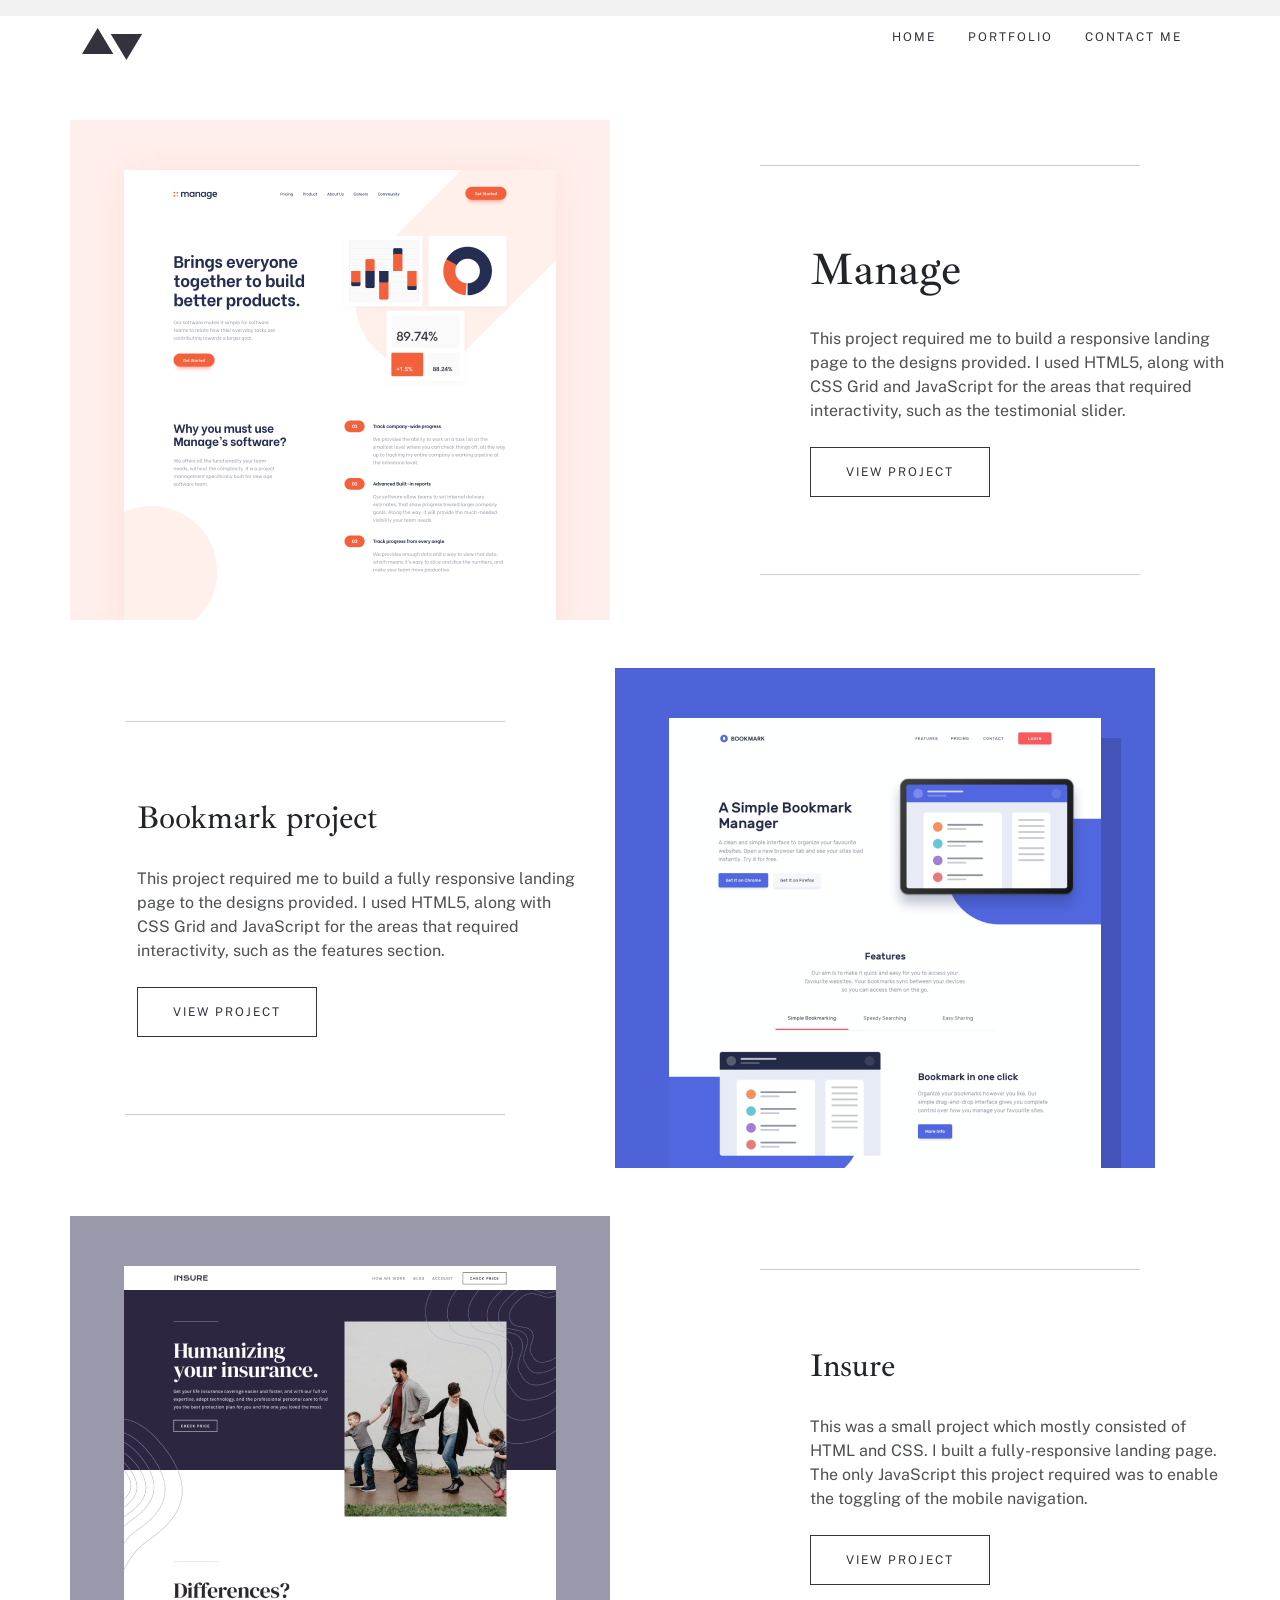
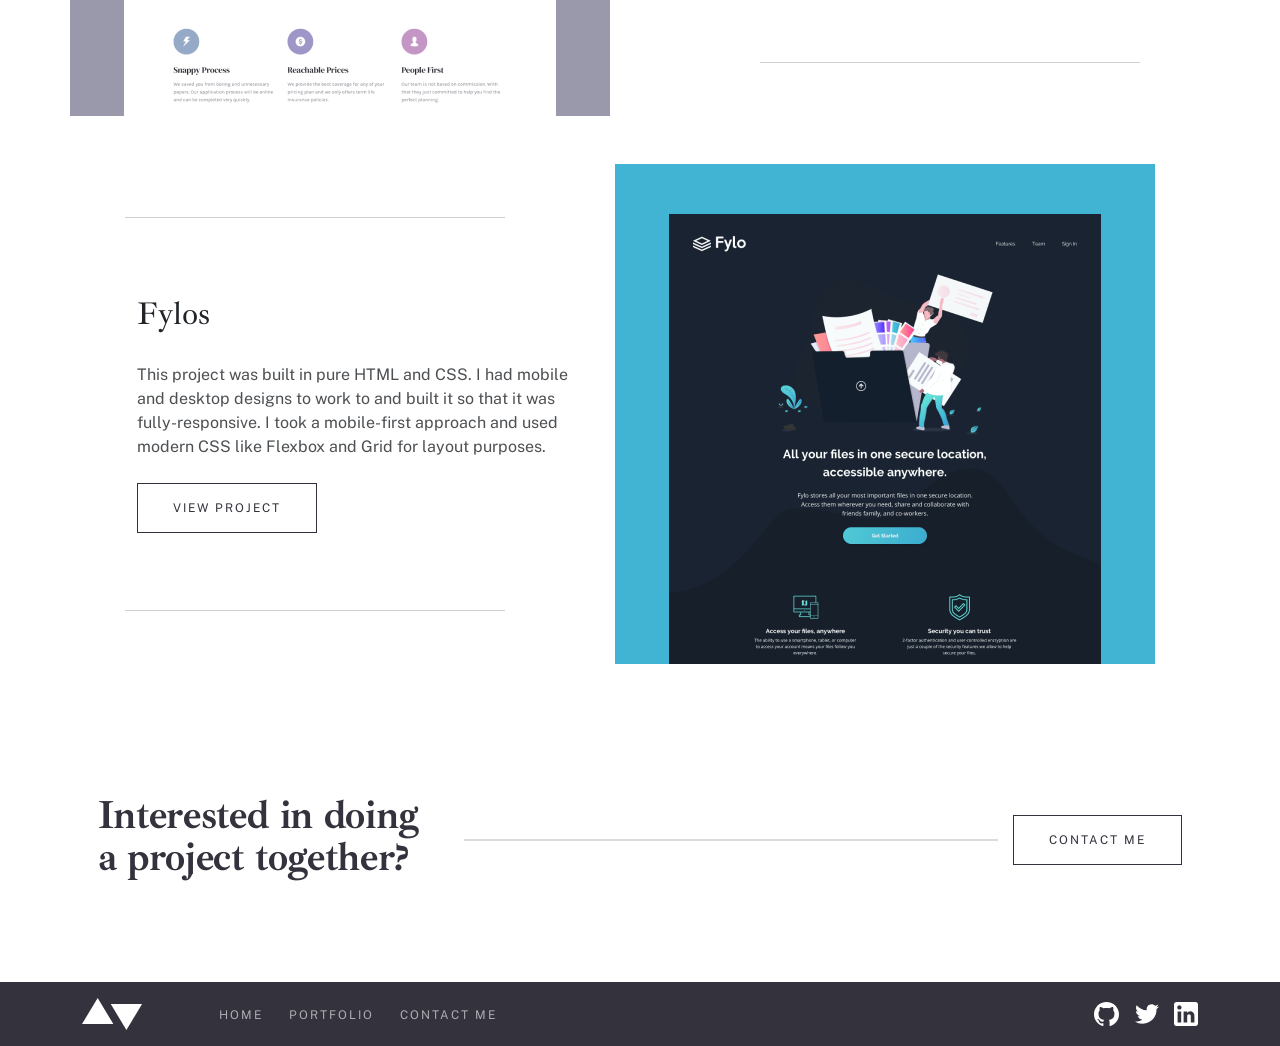
==== continue of project/portfolio.html @ cde5b2e9 "all finished" ====
<!DOCTYPE html>
<html lang="en">
<head>
    <meta charset="UTF-8">
    <meta http-equiv="X-UA-Compatible" content="IE=edge">
    <meta name="viewport" content="width=device-width, initial-scale=1.0">
    <title>Example Document</title>

    <link rel="stylesheet" href="./css/main.min.css">

    <link rel="preconnect" href="https://fonts.googleapis.com">
    <link rel="preconnect" href="https://fonts.gstatic.com" crossorigin>
    <link href="https://fonts.googleapis.com/css2?family=Public+Sans&display=swap" rel="stylesheet">

    <link rel="preconnect" href="https://fonts.googleapis.com">
    <link rel="preconnect" href="https://fonts.gstatic.com" crossorigin>
    <link href="https://fonts.googleapis.com/css2?family=Ibarra+Real+Nova:wght@700&display=swap" rel="stylesheet">
</head>
<body>
    <header class="container-md container-sm mt-3">
        <nav class="navbar navv">
            <a href="./portfolio.html"><img class="navv_logo" src="./img/site_logo.svg" alt=".."></a>
            <ul class="navvbar">
                <li class="navvbar_item px-3"><a class="navvbar_item_link text-decoration-none" href="../index.html">HOME</a></li>
                <li class="navvbar_item px-3"><a class="navvbar_item_link text-decoration-none" href="./portfolio.html">PORTFOLIO</a></li>
                <li class="navvbar_item px-3"><a class="navvbar_item_link text-decoration-none" href="#">CONTACT ME</a></li>
            </ul>
        </nav>
    </header>
    <main>
        <section class="container-md container-sm section1 my-5">
            <div class="row d-flex align-items-center">
                <div class="col col-md-6 col-sm-12 section1_left"></div>
                <div class="col col-md-4 col-sm-12 section1_right">
                    <h2 class="section1_right_title">Manage</h2>
                    <p class="section1_right_desc">This project required me to build a responsive landing page to the designs provided. I used HTML5, along with CSS Grid and JavaScript for the areas that required interactivity, such as the testimonial slider.</p>
                    <button class="simple_btn">VIEW PROJECT</button>
                </div>
            </div>
        </section>
        <section class="container-md container-sm section2 my-5">
            <div class="row d-flex align-items-center justify-content-around flex-row-reverse">
                <div class="col col-md-8 col-sm-12 section2_left"></div>
                <div class="col col-md-4 col-sm-12 section2_right">
                    <h2 class="section2_right_title">Bookmark project</h2>
                    <p class="section2_right_desc">This project required me to build a fully responsive landing page to the designs provided. I used HTML5, along with CSS Grid and JavaScript for the areas that required interactivity, such as the features section.</p>
                    <button class="simple_btn">VIEW PROJECT</button>
                </div>
            </div>
        </section>
        <section class="container-md container-sm section3 my-5">
            <div class="row d-flex align-items-center">
                <div class="col col-md-6 col-sm-12 section3_left"></div>
                <div class="col col-md-4 col-sm-12 section3_right">
                    <h2 class="section3_right_title">Insure</h2>
                    <p class="section3_right_desc">This was a small project which mostly consisted of HTML and CSS. I built a fully-responsive landing page. The only JavaScript this project required was to enable the toggling of the mobile navigation.</p>
                    <button class="simple_btn">VIEW PROJECT</button>
                </div>
            </div>
        </section>
        <section class="container-md container-sm section4 my-5">
            <div class="row d-flex align-items-center justify-content-around flex-row-reverse">
                <div class="col col-md-8 col-sm-12 section4_left"></div>
                <div class="col col-md-4 col-sm-12 section4_right">
                    <h2 class="section4_right_title">Fylos</h2>
                    <p class="section4_right_desc">This project was built in pure HTML and CSS. I had mobile and desktop designs to work to and built it so that it was fully-responsive. I took a mobile-first approach and used modern CSS like Flexbox and Grid for layout purposes.</p>
                    <button class="simple_btn">VIEW PROJECT</button>
                </div>
            </div>
        </section>
        <section class="section5 container-md container-sm pb-5 d-flex align-items-center justify-content-evenly">
            <h2 class="section5_title">Interested in doing a project together?</h2>
            <div class="section5_middle"></div>
            <a class="simple_btn" href="#">CONTACT ME</a>
        </section>
    </main>
    <footer>
        <div class="container-md container-sm py-1 mt-5 footer d-flex align-items-center justify-content-md-between">
            <a href="./portfolio.html"><img style="display: block ;" src="./img/footer_logo.svg" alt="..."></a>
            <ul class="footer_nav d-flex align-items-center pt-3 justify-content-between">
                <li class="footer_nav_item">
                    <a class="footer_nav_item_link" href="../index.html">HOME</a>
                </li>
                <li class="footer_nav_item">
                    <a class="footer_nav_item_link" href="./portfolio.html">PORTFOLIO</a>
                </li>
                <li class="footer_nav_item">
                    <a class="footer_nav_item_link" href="#">CONTACT ME</a>
                </li>
            </ul>
            <div class="footer_logos d-flex align-items-center justify-content-between">
                <svg class="footer_logo" width="25" height="24" viewBox="0 0 25 24" fill="none" xmlns="http://www.w3.org/2000/svg">
                    <path d="M12.5 0C5.59375 0 0 5.50948 0 12.3045C0 17.742 3.58125 22.3531 8.54688 23.9788C9.17188 24.0946 9.40104 23.7137 9.40104 23.3871C9.40104 23.095 9.39062 22.3207 9.38542 21.295C5.90833 22.0369 5.175 19.6442 5.175 19.6442C4.60625 18.2241 3.78437 17.8443 3.78437 17.8443C2.65208 17.0815 3.87188 17.0971 3.87188 17.0971C5.12708 17.1827 5.78646 18.3649 5.78646 18.3649C6.90104 20.2463 8.7125 19.7027 9.42708 19.3886C9.53958 18.5924 9.86146 18.0509 10.2188 17.743C7.44271 17.4352 4.525 16.3771 4.525 11.6628C4.525 10.3198 5.00937 9.22212 5.81146 8.36127C5.67083 8.05031 5.24896 6.7992 5.92083 5.10462C5.92083 5.10462 6.96771 4.77489 9.35833 6.36617C10.3583 6.09278 11.4208 5.95713 12.4833 5.95087C13.5458 5.95713 14.6083 6.09278 15.6083 6.36617C17.9833 4.77489 19.0302 5.10462 19.0302 5.10462C19.7021 6.7992 19.2802 8.05031 19.1552 8.36127C19.9521 9.22212 20.4365 10.3198 20.4365 11.6628C20.4365 16.3897 17.5146 17.43 14.7333 17.7326C15.1708 18.102 15.5771 18.8564 15.5771 20.0094C15.5771 21.656 15.5615 22.9791 15.5615 23.3788C15.5615 23.7012 15.7802 24.0862 16.4208 23.9631C21.4219 22.3478 25 17.7336 25 12.3045C25 5.50948 19.4031 0 12.5 0V0Z" fill="white"/>
                </svg>
                <svg class="footer_logo" width="24" height="20" viewBox="0 0 24 20" fill="none" xmlns="http://www.w3.org/2000/svg">
                        <path d="M24 2.55705C23.117 2.94905 22.168 3.21305 21.172 3.33205C22.189 2.72305 22.97 1.75805 23.337 0.608047C22.386 1.17205 21.332 1.58205 20.21 1.80305C19.313 0.846047 18.032 0.248047 16.616 0.248047C13.437 0.248047 11.101 3.21405 11.819 6.29305C7.728 6.08805 4.1 4.12805 1.671 1.14905C0.381 3.36205 1.002 6.25705 3.194 7.72305C2.388 7.69705 1.628 7.47605 0.965 7.10705C0.911 9.38805 2.546 11.522 4.914 11.997C4.221 12.185 3.462 12.229 2.69 12.081C3.316 14.037 5.134 15.46 7.29 15.5C5.22 17.123 2.612 17.848 0 17.54C2.179 18.937 4.768 19.752 7.548 19.752C16.69 19.752 21.855 12.031 21.543 5.10605C22.505 4.41105 23.34 3.54405 24 2.55705Z" fill="white"/>
                </svg>
                <svg class="footer_logo" width="24" height="24" viewBox="0 0 24 24" fill="none" xmlns="http://www.w3.org/2000/svg">
                        <path fill-rule="evenodd" clip-rule="evenodd" d="M2.4 0H21.6C22.92 0 24 1.08 24 2.4V21.6C24 22.92 22.92 24 21.6 24H2.4C1.08 24 0 22.92 0 21.6V2.4C0 1.08 1.08 0 2.4 0ZM3.6 20.4H7.2V9.6H3.6V20.4ZM5.4 7.56C4.2 7.56 3.24 6.6 3.24 5.4C3.24 4.2 4.2 3.24 5.4 3.24C6.6 3.24 7.56 4.2 7.56 5.4C7.56 6.6 6.6 7.56 5.4 7.56ZM16.8 20.4H20.4V13.56C20.4 11.28 18.48 9.36 16.2 9.36C15.12 9.36 13.8 10.08 13.2 11.04V9.6H9.6V20.4H13.2V14.04C13.2 13.08 14.04 12.24 15 12.24C15.96 12.24 16.8 13.08 16.8 14.04V20.4Z" fill="white"/>
                </svg>
                        
                        
            </div>
        </div>
    </footer>

</body>
    <!-- <script src="./node_modules/@popperjs/core/dist/cjs/popper.js"></script> -->
    <script src="./node_modules/bootstrap/dist/js/bootstrap.min.js"></script>
    <script src="./js/main.js"></script>
</html>
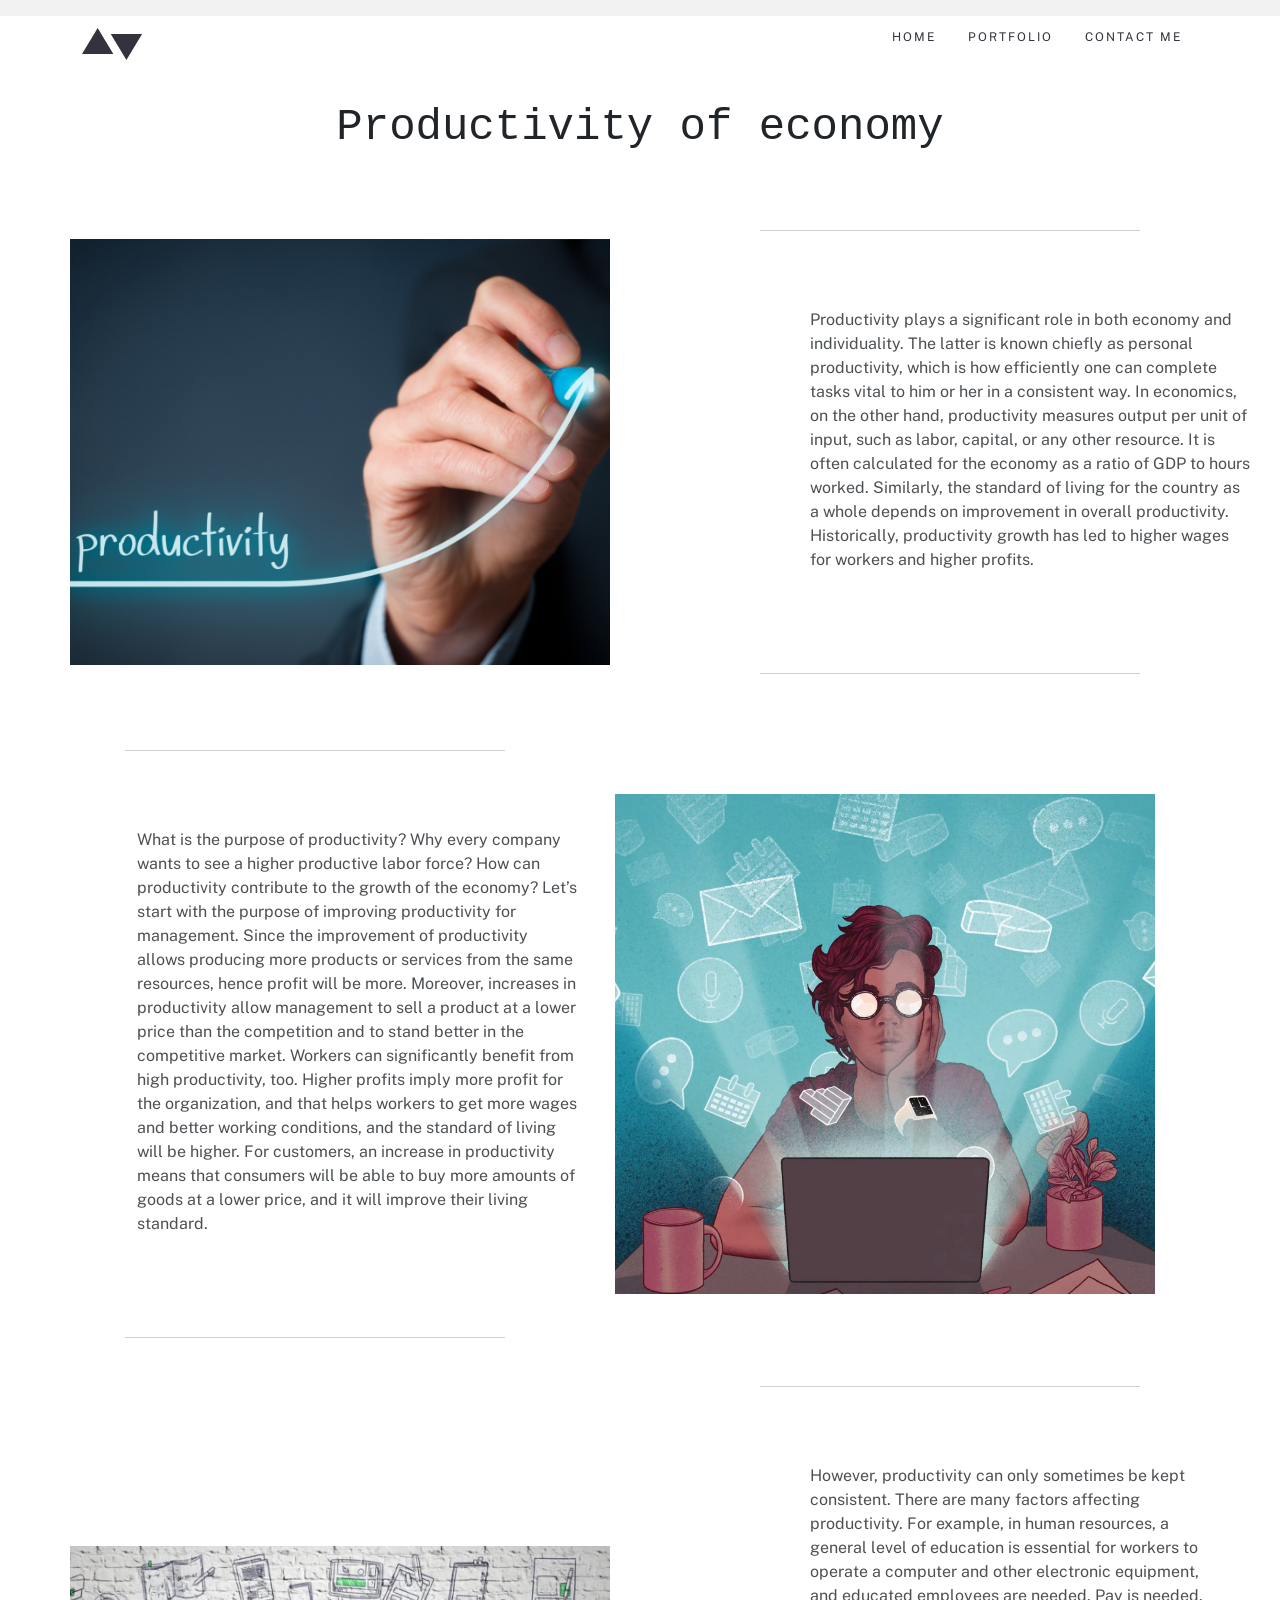
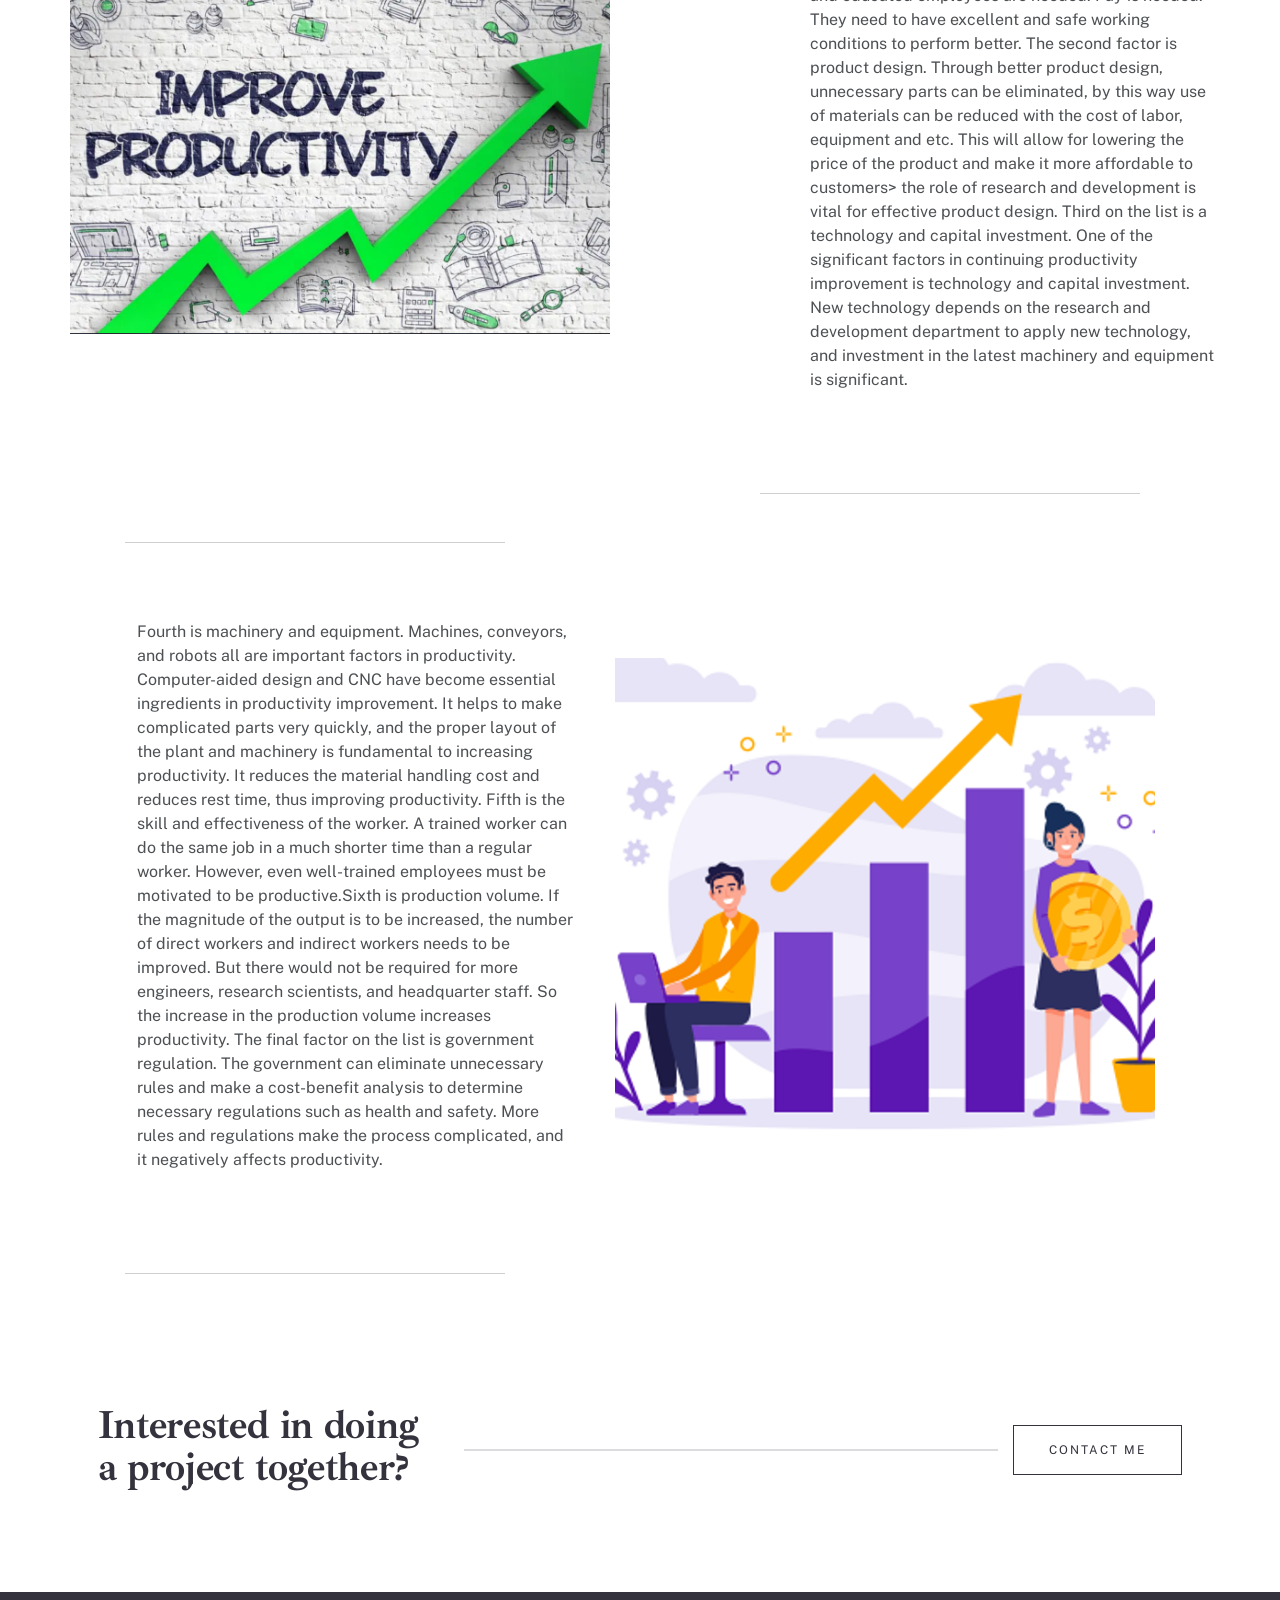
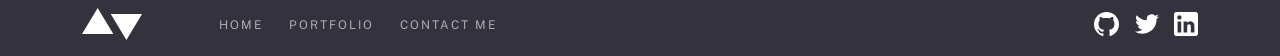
==== commit ff2a512c: "full" ====
--- a/continue of project/portfolio.html
+++ b/continue of project/portfolio.html
@@ -28,13 +28,18 @@
         </nav>
     </header>
     <main>
+        <h1 style="text-align: center; font-size: 44px; font-family: monospace;">Productivity of economy</h1>
         <section class="container-md container-sm section1 my-5">
             <div class="row d-flex align-items-center">
                 <div class="col col-md-6 col-sm-12 section1_left"></div>
                 <div class="col col-md-4 col-sm-12 section1_right">
-                    <h2 class="section1_right_title">Manage</h2>
-                    <p class="section1_right_desc">This project required me to build a responsive landing page to the designs provided. I used HTML5, along with CSS Grid and JavaScript for the areas that required interactivity, such as the testimonial slider.</p>
-                    <button class="simple_btn">VIEW PROJECT</button>
+                    <p class="section1_right_desc">Productivity plays a significant role in both economy and individuality. The latter is known
+                        chiefly as personal productivity, which is how efficiently one can complete tasks vital to him or
+                        her in a consistent way. In economics, on the other hand, productivity measures output per unit
+                        of input, such as labor, capital, or any other resource. It is often calculated for the economy as a
+                        ratio of GDP to hours worked. Similarly, the standard of living for the country as a whole
+                        depends on improvement in overall productivity. Historically, productivity growth has led to
+                        higher wages for workers and higher profits.</p>
                 </div>
             </div>
         </section>
@@ -42,9 +47,17 @@
             <div class="row d-flex align-items-center justify-content-around flex-row-reverse">
                 <div class="col col-md-8 col-sm-12 section2_left"></div>
                 <div class="col col-md-4 col-sm-12 section2_right">
-                    <h2 class="section2_right_title">Bookmark project</h2>
-                    <p class="section2_right_desc">This project required me to build a fully responsive landing page to the designs provided. I used HTML5, along with CSS Grid and JavaScript for the areas that required interactivity, such as the features section.</p>
-                    <button class="simple_btn">VIEW PROJECT</button>
+                    <p class="section2_right_desc">What is the purpose of productivity? Why every company wants to see a higher productive
+                        labor force? How can productivity contribute to the growth of the economy?
+                        Let’s start with the purpose of improving productivity for management. Since the improvement
+                        of productivity allows producing more products or services from the same resources, hence
+                        profit will be more. Moreover, increases in productivity allow management to sell a product at a
+                        lower price than the competition and to stand better in the competitive market.
+                        Workers can significantly benefit from high productivity, too. Higher profits imply more profit
+                        for the organization, and that helps workers to get more wages and better working conditions,
+                        and the standard of living will be higher. For customers, an increase in productivity means that
+                        consumers will be able to buy more amounts of goods at a lower price, and it will improve their
+                        living standard.</p>
                 </div>
             </div>
         </section>
@@ -52,9 +65,20 @@
             <div class="row d-flex align-items-center">
                 <div class="col col-md-6 col-sm-12 section3_left"></div>
                 <div class="col col-md-4 col-sm-12 section3_right">
-                    <h2 class="section3_right_title">Insure</h2>
-                    <p class="section3_right_desc">This was a small project which mostly consisted of HTML and CSS. I built a fully-responsive landing page. The only JavaScript this project required was to enable the toggling of the mobile navigation.</p>
-                    <button class="simple_btn">VIEW PROJECT</button>
+                    <p class="section3_right_desc">However, productivity can only sometimes be kept consistent. There are many factors affecting
+                        productivity. For example, in human resources, a general level of education is essential for
+                        workers to operate a computer and other electronic equipment, and educated employees are
+                        needed. Pay is needed. They need to have excellent and safe working conditions to perform
+                        better.
+                        The second factor is product design. Through better product design, unnecessary parts can be
+                        eliminated, by this way use of materials can be reduced with the cost of labor, equipment and
+                        etc. This will allow for lowering the price of the product and make it more affordable to
+                        customers> the role of research and development is vital for effective product design.
+                        Third on the list is a technology and capital investment. One of the significant factors in
+                        continuing productivity improvement is technology and capital investment. New technology
+                        depends on the research and development department to apply new technology, and investment
+                        in the latest machinery and equipment is significant.</p>
+
                 </div>
             </div>
         </section>
@@ -62,9 +86,21 @@
             <div class="row d-flex align-items-center justify-content-around flex-row-reverse">
                 <div class="col col-md-8 col-sm-12 section4_left"></div>
                 <div class="col col-md-4 col-sm-12 section4_right">
-                    <h2 class="section4_right_title">Fylos</h2>
-                    <p class="section4_right_desc">This project was built in pure HTML and CSS. I had mobile and desktop designs to work to and built it so that it was fully-responsive. I took a mobile-first approach and used modern CSS like Flexbox and Grid for layout purposes.</p>
-                    <button class="simple_btn">VIEW PROJECT</button>
+                    <p class="section4_right_desc">Fourth is machinery and equipment. Machines, conveyors, and robots all are important factors
+                        in productivity. Computer-aided design and CNC have become essential ingredients in
+                        productivity improvement. It helps to make complicated parts very quickly, and the proper
+                        layout of the plant and machinery is fundamental to increasing productivity. It reduces the
+                        material handling cost and reduces rest time, thus improving productivity.
+                        Fifth is the skill and effectiveness of the worker. A trained worker can do the same job in a
+                        much shorter time than a regular worker. However, even well-trained employees must be
+                        motivated to be productive.Sixth is production volume. If the magnitude of the output is to be increased, the number of
+                        direct workers and indirect workers needs to be improved. But there would not be required for
+                        more engineers, research scientists, and headquarter staff. So the increase in the
+                        production volume increases productivity.
+                        The final factor on the list is government regulation. The government can eliminate unnecessary
+                        rules and make a cost-benefit analysis to determine necessary regulations such as health and
+                        safety. More rules and regulations make the process complicated, and it negatively affects
+                        productivity.</p>
                 </div>
             </div>
         </section>
